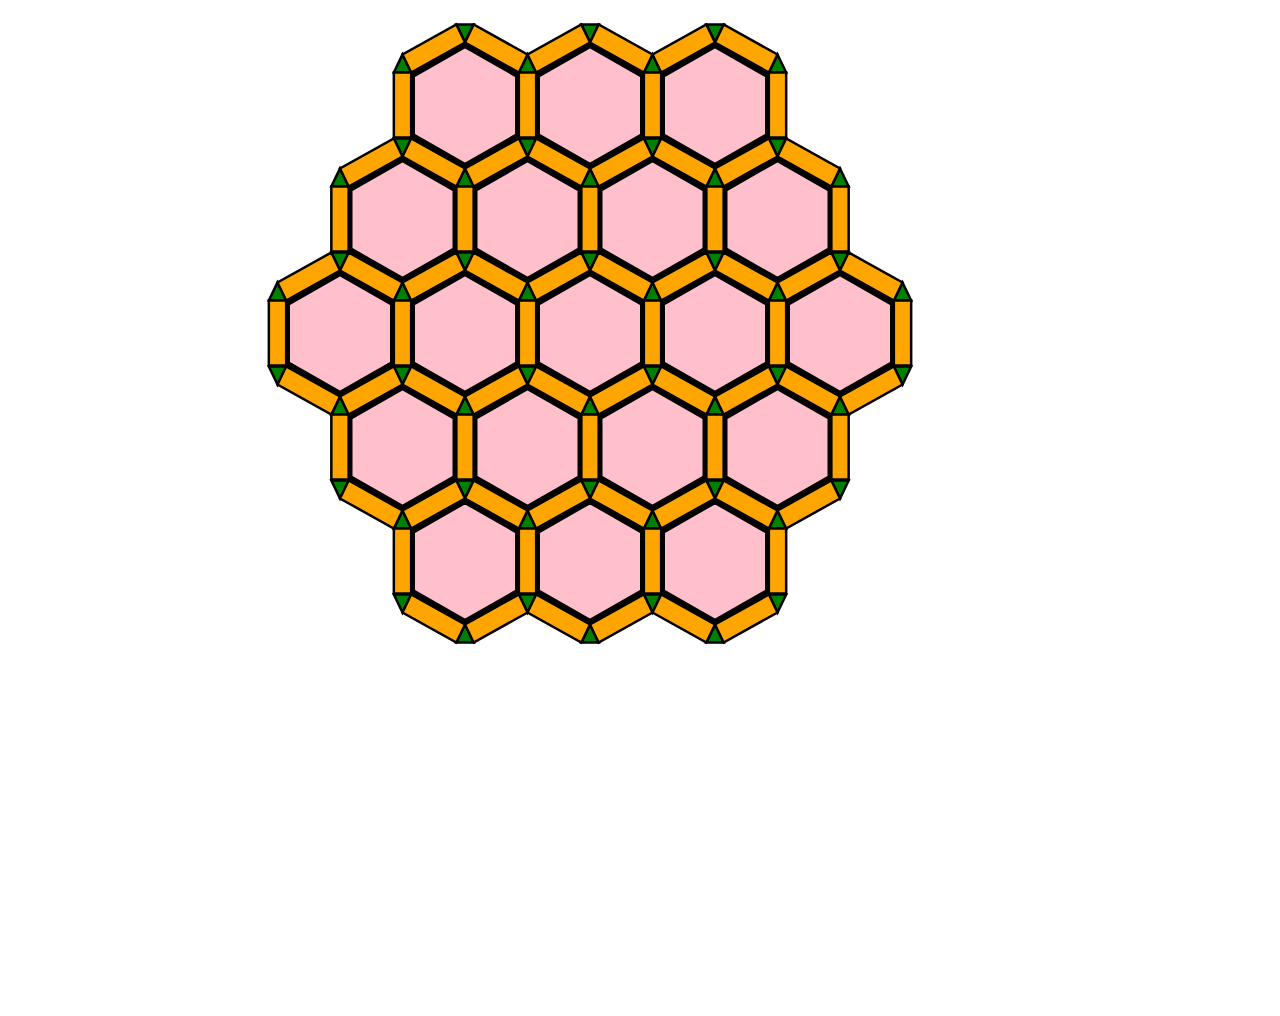
==== Catana/index.html @ a42bac08 "Add files via upload" ====
<!DOCTYPE html>
<html lang="en">
<head>
    <meta charset="UTF-8">
    <meta http-equiv="X-UA-Compatible" content="IE=edge">
    <meta name="viewport" content="width=device-width, initial-scale=1.0">
    <title>Document</title>
    <link rel="stylesheet" href="style.css">
</head>
<body>
    <svg id = "board" height = "1000" width = "1000">

    </svg>
    <script src="index.js"></script>
</body>
</html>
---- Catana/style.css ----
#board{
    margin-left: auto;
    margin-right: auto;
    display: block;
}
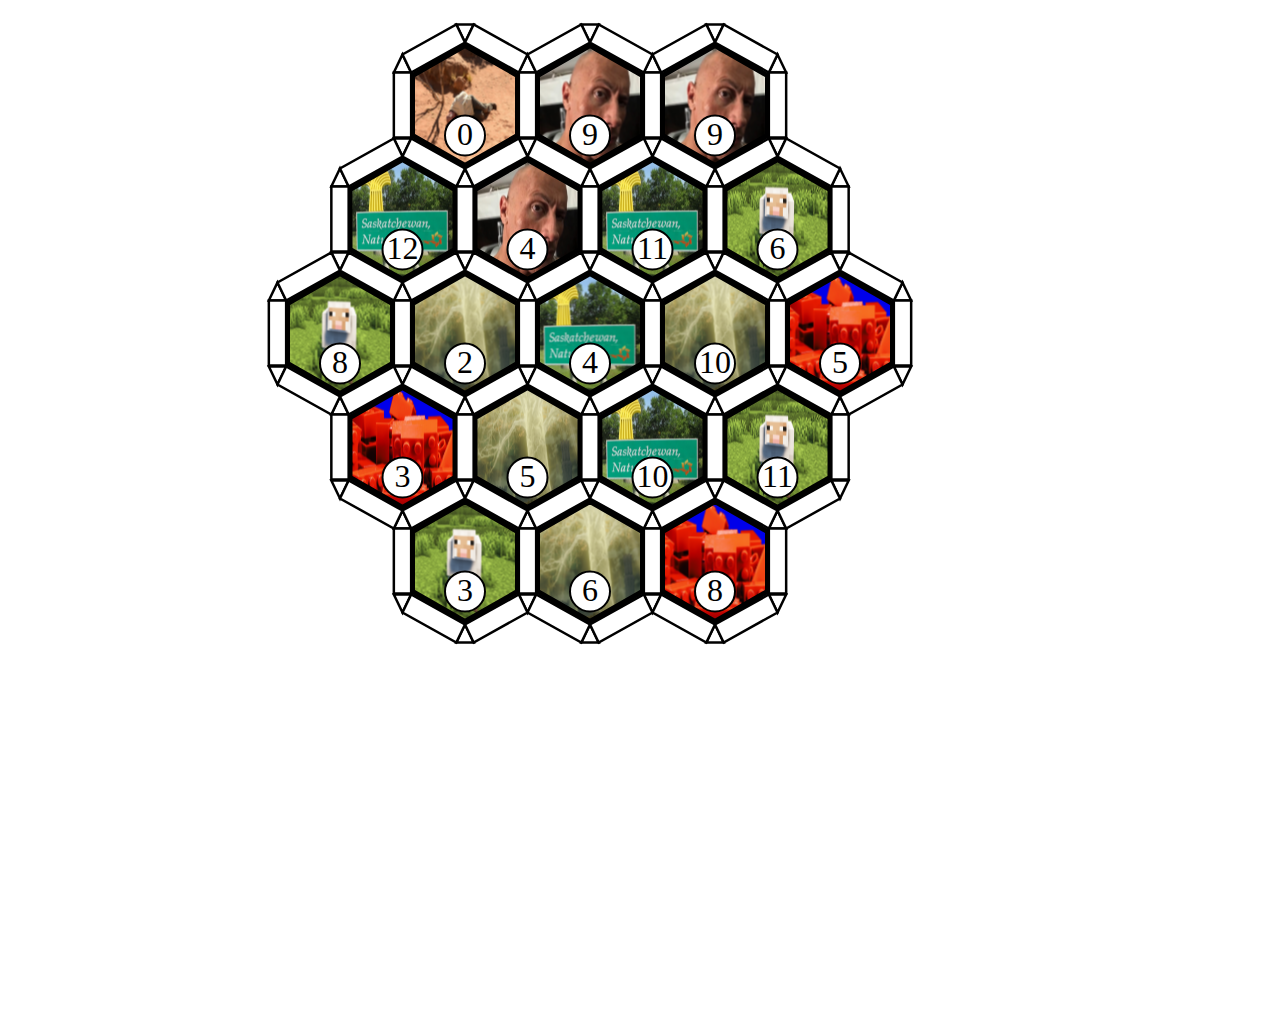
==== commit 931113af: "Add files via upload" ====
--- a/Catana/index.html
+++ b/Catana/index.html
@@ -9,8 +9,27 @@
 </head>
 <body>
     <svg id = "board" height = "1000" width = "1000">
-
+        <defs>
+            <pattern id="Sheep" height="100%" width="100%" patternContentUnits="objectBoundingBox">
+                <image height="1" width="1" preserveAspectRatio="none" href="./Images/Sheep.png" />
+            </pattern>
+            <pattern id="Wood" height="100%" width="100%" patternContentUnits="objectBoundingBox">
+                <image height="1" width="1" preserveAspectRatio="none" href="./Images/Wood.png" />
+            </pattern>
+            <pattern id="Wheat" height="100%" width="100%" patternContentUnits="objectBoundingBox">
+                <image height="1" width="1" preserveAspectRatio="none" href="./Images/Wheat.jpg" />
+            </pattern>
+            <pattern id="Rock" height="100%" width="100%" patternContentUnits="objectBoundingBox">
+                <image height="1" width="1" preserveAspectRatio="none" href="./Images/Rock.jpg" />
+            </pattern>
+            <pattern id="Brick" height="100%" width="100%" patternContentUnits="objectBoundingBox">
+                <image height="1" width="1" preserveAspectRatio="none" href="./Images/Brick.jpg" />
+            </pattern>
+            <pattern id="Desert" height="100%" width="100%" patternContentUnits="objectBoundingBox">
+                <image height="1" width="1" preserveAspectRatio="none" href="./Images/Desert.jpg" />
+            </pattern>
+        </defs>
     </svg>
-    <script src="index.js"></script>
+    <script type='module' src="index.js"></script>
 </body>
 </html>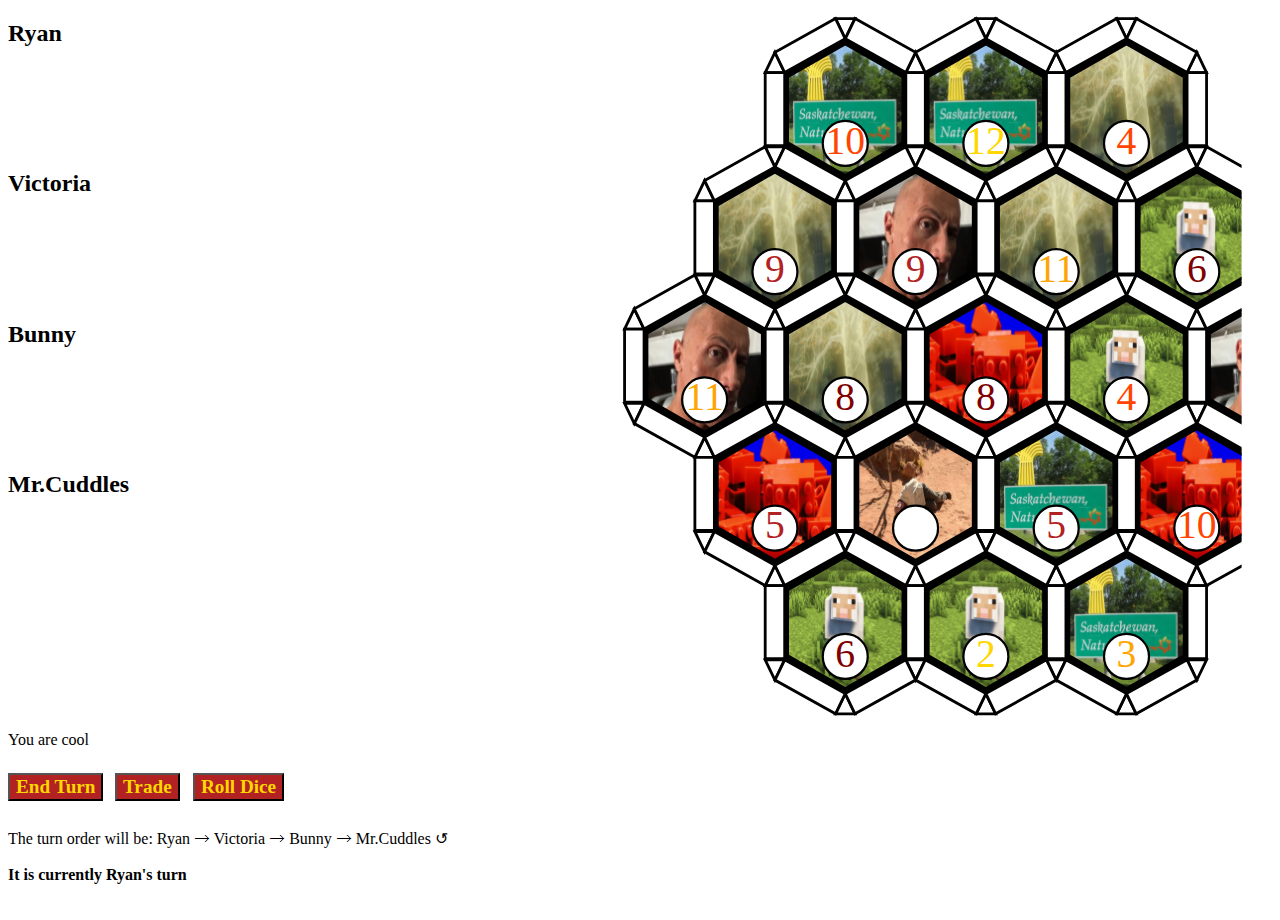
==== commit aaf53eab: "Enforced rules for settlement placement, and scaling for window size" ====
--- a/Catana/index.html
+++ b/Catana/index.html
@@ -8,7 +8,7 @@
     <link rel="stylesheet" href="style.css">
 </head>
 <body>
-    <svg id = "board" height = "1000" width = "1000">
+    <svg id = "board" height = "80%" width = "60%">
         <defs>
             <pattern id="Sheep" height="100%" width="100%" patternContentUnits="objectBoundingBox">
                 <image height="1" width="1" preserveAspectRatio="none" href="./Images/Sheep.png" />
@@ -30,6 +30,12 @@
             </pattern>
         </defs>
     </svg>
+    <p id = "CurrentTurnName">hi</p>
+    <p id="GameInfo">You are cool</p>
+    <p id="TurnOrder"></p>
+    <button id = "endTurnButton" >End Turn</button>
+    <button id = "tradeButton" >Trade</button>
+    <button id = "rollDiceButton">Roll Dice</button>
     <script type='module' src="index.js"></script>
 </body>
 </html>--- a/Catana/style.css
+++ b/Catana/style.css
@@ -1,5 +1,68 @@
+html{
+    height:100%;
+}
+body{
+    height:100%;
+}
+
 #board{
-    margin-left: auto;
-    margin-right: auto;
+    /* border: 4px solid; */
+    position: absolute;
+    top: 40%;
+    left: 55%;
+    margin-right: -50%;
+    transform: translate(-30%,-50%);
     display: block;
+}
+#GameInfo{
+    font-family:Minion;
+    font-size: 1em;
+
+    position:absolute;
+    bottom: 15%;
+}
+#CurrentTurnName{
+    position:absolute;
+    bottom: 0%; 
+
+    font-size: 1em;
+    font-weight: bold;
+}
+#TurnOrder{
+    position:absolute;
+    bottom: 4%;
+
+    font-size: 1em;
+}
+#endTurnButton{
+    font-family:Minion;
+    font-size: 1.2em;
+    font-weight: bold;
+    color:gold;
+    background-color: firebrick;
+
+    position: absolute;
+    bottom: 11%;
+}
+#tradeButton{
+    font-family:Minion;
+    font-size: 1.2em;
+    font-weight: bold;
+    color:gold;
+    background-color: firebrick;
+
+    position: absolute;
+    bottom: 11%;
+    left: 115px;
+}
+#rollDiceButton{
+    font-family:Minion;
+    font-size: 1.2em;
+    font-weight: bold;
+    color:gold;
+    background-color: firebrick;
+
+    position: absolute;
+    bottom: 11%;
+    left: 193px;
 }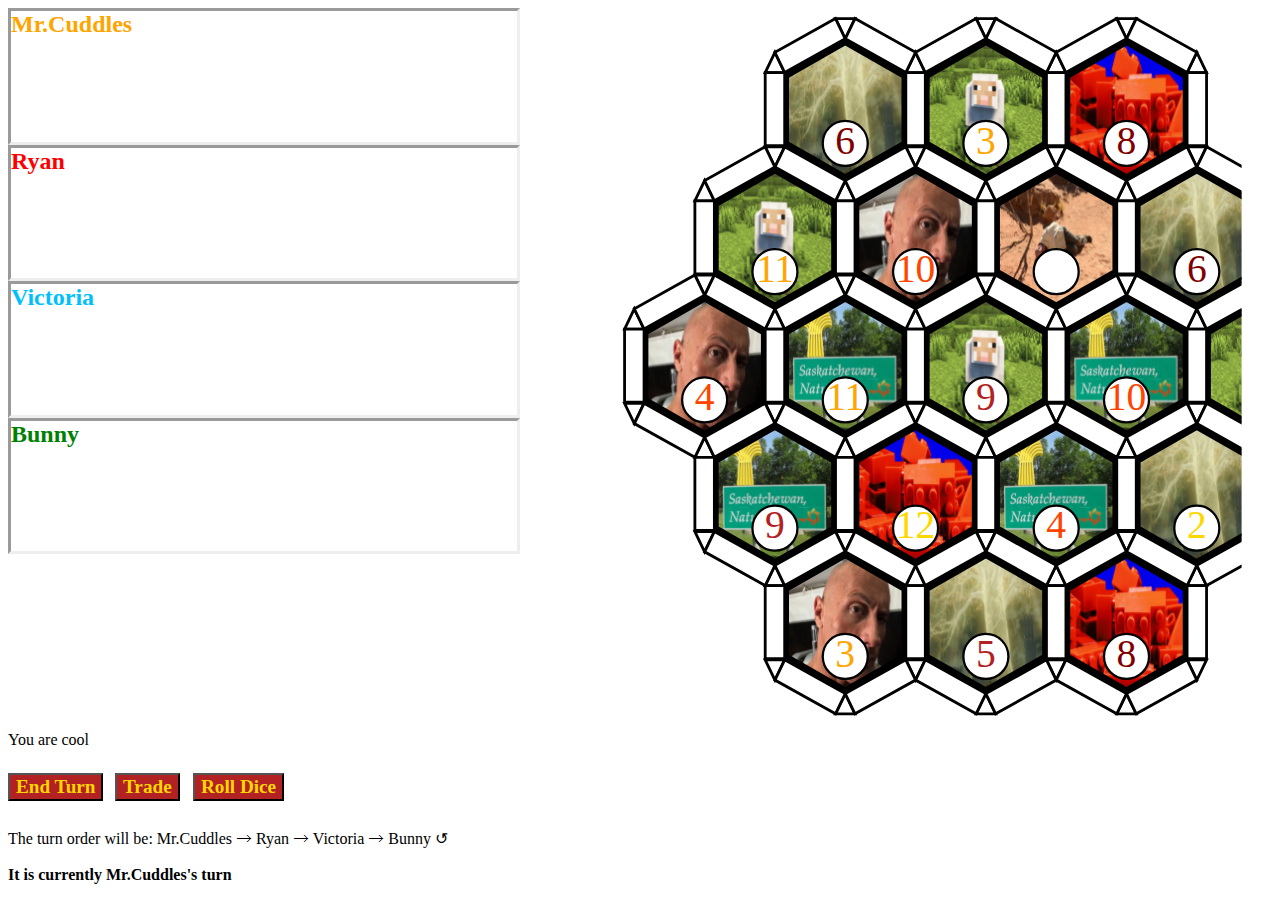
==== commit e733e672: "Linked game advancement buttons to functions" ====
--- a/Catana/index.html
+++ b/Catana/index.html
@@ -33,7 +33,7 @@
     <p id = "CurrentTurnName">hi</p>
     <p id="GameInfo">You are cool</p>
     <p id="TurnOrder"></p>
-    <button id = "endTurnButton" >End Turn</button>
+    <button id = "endTurnButton">End Turn</button>
     <button id = "tradeButton" >Trade</button>
     <button id = "rollDiceButton">Roll Dice</button>
     <script type='module' src="index.js"></script>
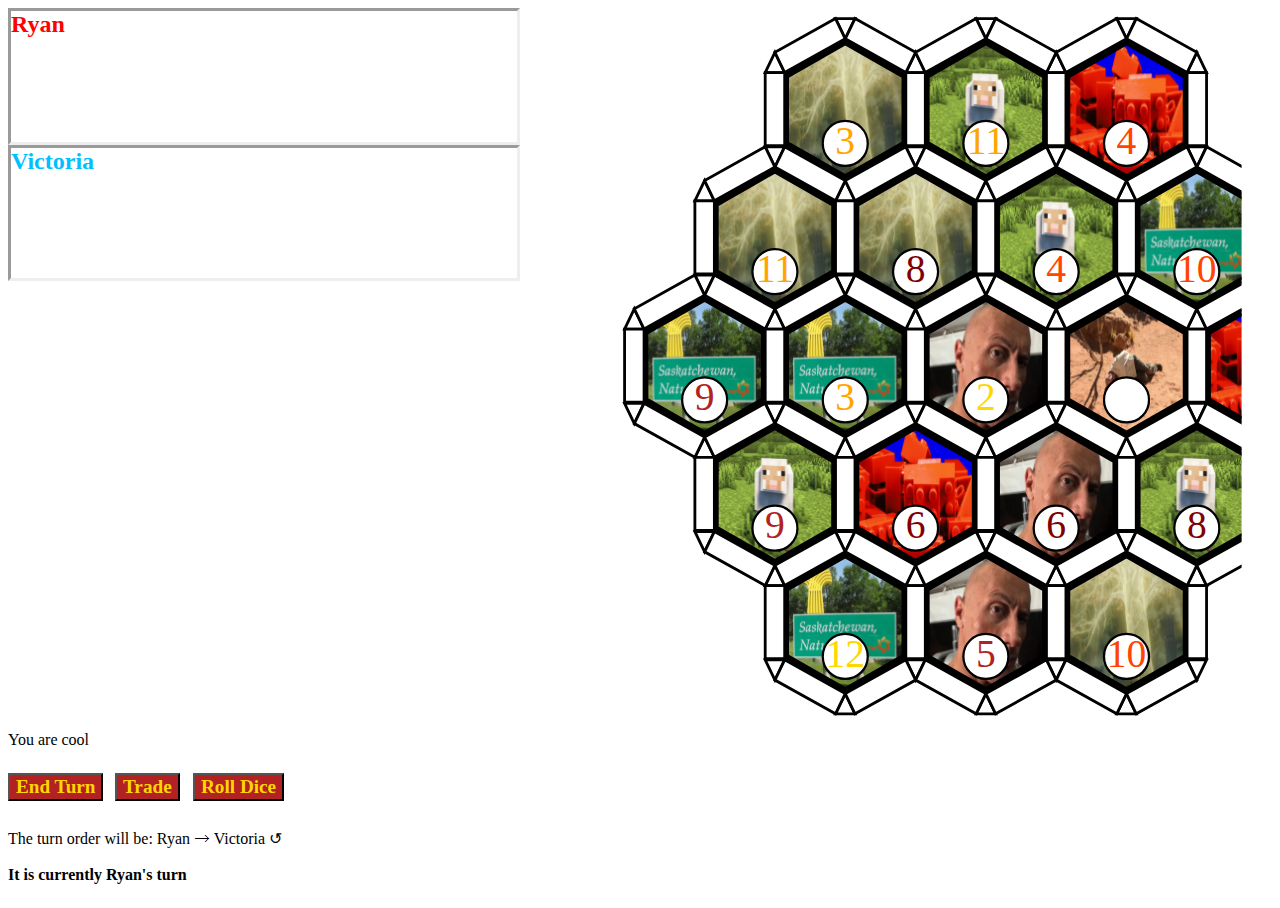
==== commit c39140f6: "Implemented roll 7 and robber mechanics" ====
--- a/Catana/index.html
+++ b/Catana/index.html
@@ -28,6 +28,9 @@
             <pattern id="Desert" height="100%" width="100%" patternContentUnits="objectBoundingBox">
                 <image height="1" width="1" preserveAspectRatio="none" href="./Images/Desert.jpg" />
             </pattern>
+            <filter id="robbed">
+                <feColorMatrix type="luminanceToAlpha"/>
+            </filter>
         </defs>
     </svg>
     <p id = "CurrentTurnName">hi</p>
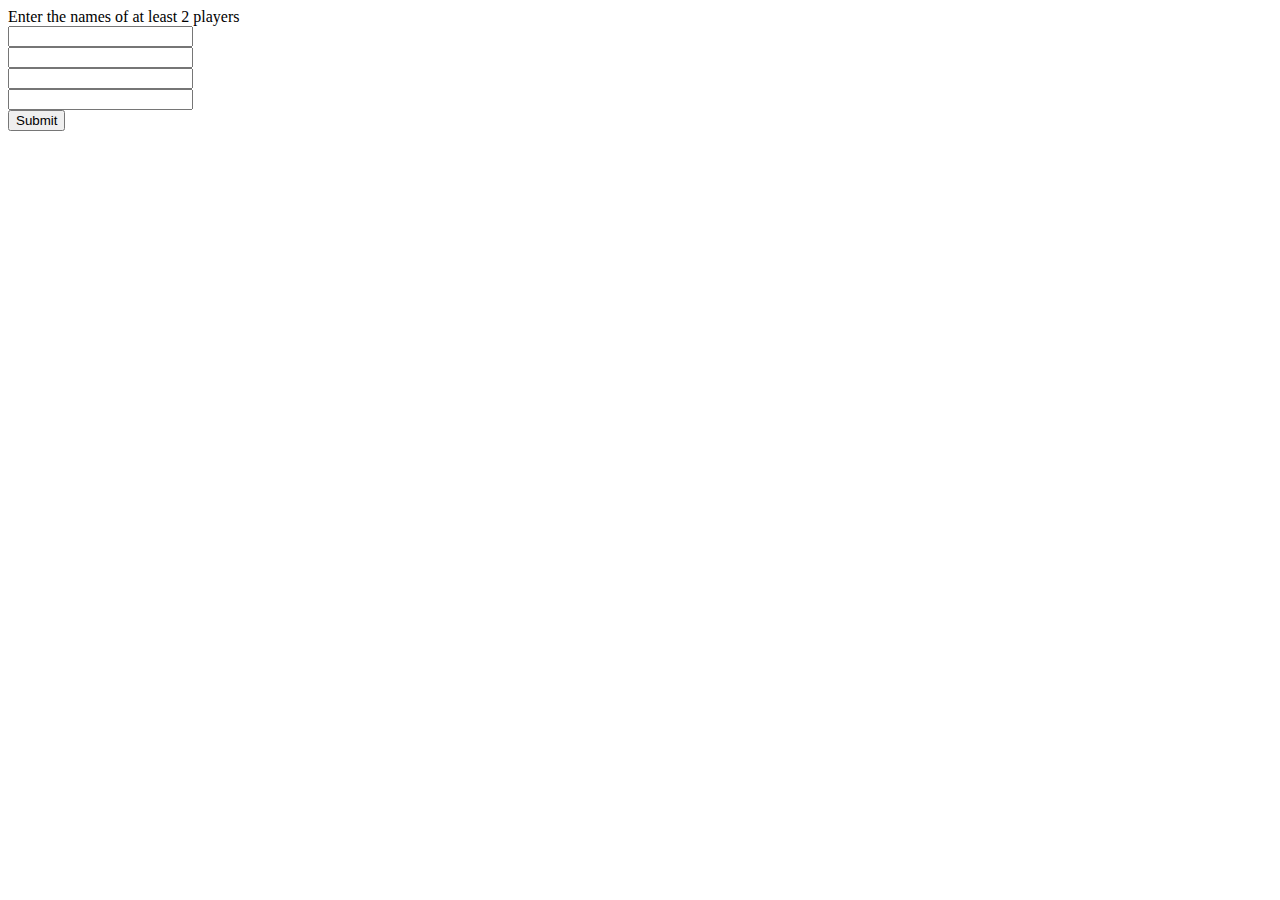
==== commit 526910e5: "Implementing trading" ====
--- a/Catana/index.html
+++ b/Catana/index.html
@@ -2,43 +2,33 @@
 <html lang="en">
 <head>
     <meta charset="UTF-8">
-    <meta http-equiv="X-UA-Compatible" content="IE=edge">
     <meta name="viewport" content="width=device-width, initial-scale=1.0">
     <title>Document</title>
-    <link rel="stylesheet" href="style.css">
 </head>
 <body>
-    <svg id = "board" height = "80%" width = "60%">
-        <defs>
-            <pattern id="Sheep" height="100%" width="100%" patternContentUnits="objectBoundingBox">
-                <image height="1" width="1" preserveAspectRatio="none" href="./Images/Sheep.png" />
-            </pattern>
-            <pattern id="Wood" height="100%" width="100%" patternContentUnits="objectBoundingBox">
-                <image height="1" width="1" preserveAspectRatio="none" href="./Images/Wood.png" />
-            </pattern>
-            <pattern id="Wheat" height="100%" width="100%" patternContentUnits="objectBoundingBox">
-                <image height="1" width="1" preserveAspectRatio="none" href="./Images/Wheat.jpg" />
-            </pattern>
-            <pattern id="Rock" height="100%" width="100%" patternContentUnits="objectBoundingBox">
-                <image height="1" width="1" preserveAspectRatio="none" href="./Images/Rock.jpg" />
-            </pattern>
-            <pattern id="Brick" height="100%" width="100%" patternContentUnits="objectBoundingBox">
-                <image height="1" width="1" preserveAspectRatio="none" href="./Images/Brick.jpg" />
-            </pattern>
-            <pattern id="Desert" height="100%" width="100%" patternContentUnits="objectBoundingBox">
-                <image height="1" width="1" preserveAspectRatio="none" href="./Images/Desert.jpg" />
-            </pattern>
-            <filter id="robbed">
-                <feColorMatrix type="luminanceToAlpha"/>
-            </filter>
-        </defs>
-    </svg>
-    <p id = "CurrentTurnName">hi</p>
-    <p id="GameInfo">You are cool</p>
-    <p id="TurnOrder"></p>
-    <button id = "endTurnButton">End Turn</button>
-    <button id = "tradeButton" >Trade</button>
-    <button id = "rollDiceButton">Roll Dice</button>
-    <script type='module' src="index.js"></script>
+    <label>Enter the names of at least 2 players</label><br>
+    <input type="text" id="Player1"><br>
+    <input type="text" id="Player2"><br>
+    <input type="text" id="Player3"><br>
+    <input type="text" id="Player4"><br>
+    <button type = "button" id="PlayerSubmitButton">Submit</button>
+    <script>
+        document.getElementById("PlayerSubmitButton").onclick = function(){
+
+            let inputtedPlayers = [document.getElementById("Player1").value,document.getElementById("Player2").value,document.getElementById("Player3").value,document.getElementById("Player4").value];
+            inputtedPlayers = inputtedPlayers.filter((name)=>{return (name!="" && name!=null)});
+
+        if(inputtedPlayers.length<2){
+            alert("At least 2 players are required to play!\n\nPlease add 2 players")
+
+        }else{           
+            localStorage.setItem("player1", document.getElementById("Player1").value);
+            localStorage.setItem("player2", document.getElementById("Player2").value);
+            localStorage.setItem("player3", document.getElementById("Player3").value);
+            localStorage.setItem("player4", document.getElementById("Player4").value);
+            window.location.href = "game.html";
+            }
+        }
+    </script>
 </body>
-</html>+</html>
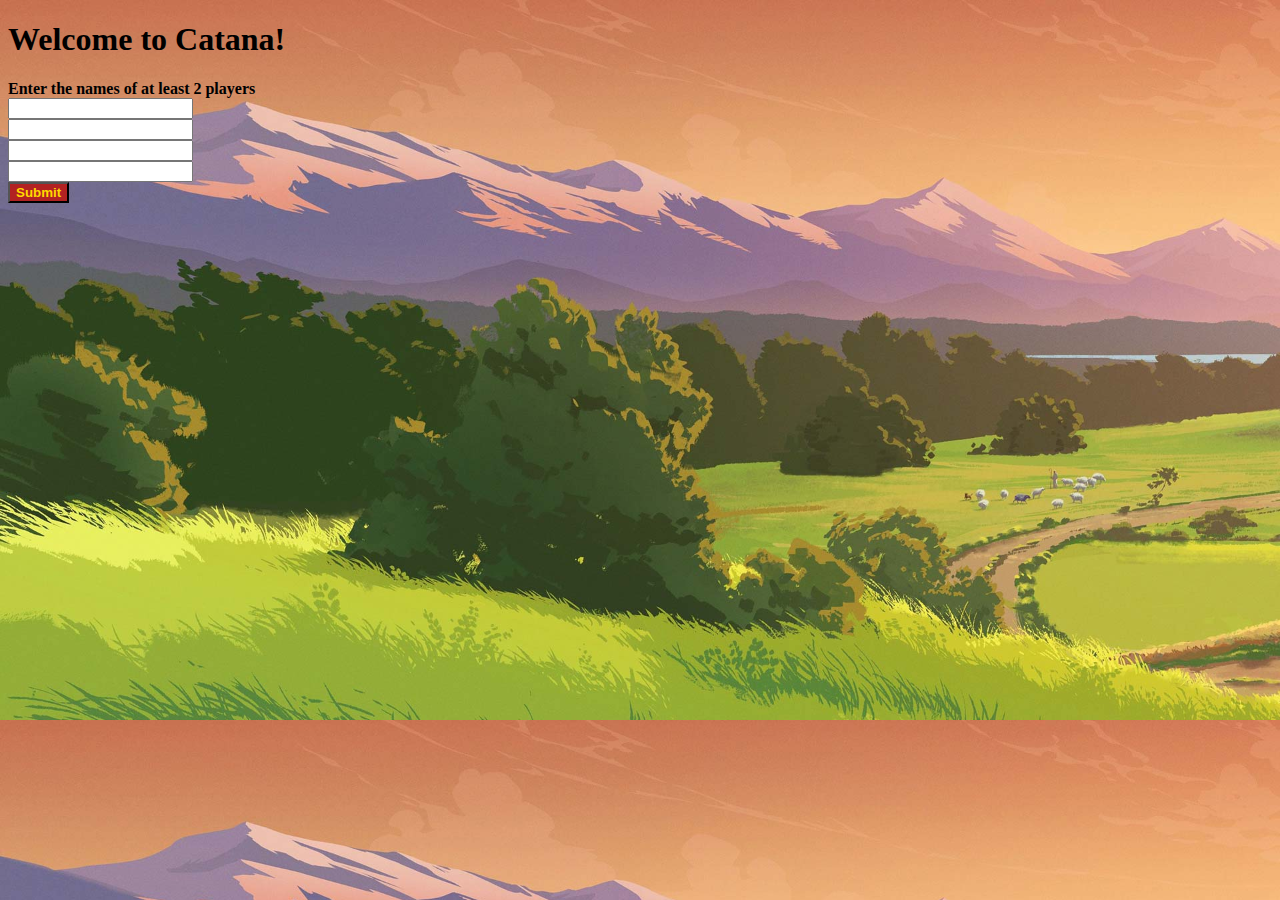
==== commit 23d6a688: "Stylized welcome screen and trade screen" ====
--- a/Catana/index.html
+++ b/Catana/index.html
@@ -4,13 +4,15 @@
     <meta charset="UTF-8">
     <meta name="viewport" content="width=device-width, initial-scale=1.0">
     <title>Document</title>
+    <link rel="stylesheet" href="index.css">
 </head>
 <body>
-    <label>Enter the names of at least 2 players</label><br>
-    <input type="text" id="Player1"><br>
-    <input type="text" id="Player2"><br>
-    <input type="text" id="Player3"><br>
-    <input type="text" id="Player4"><br>
+    <h1 id="title"> Welcome to Catana!</h1>
+    <label id = "input_instructions">Enter the names of at least 2 players</label><br>
+    <input class ="name_input_field" type="text" id="Player1"><br>
+    <input class ="name_input_field" type="text" id="Player2"><br>
+    <input class ="name_input_field" type="text" id="Player3"><br>
+    <input class ="name_input_field" type="text" id="Player4"><br>
     <button type = "button" id="PlayerSubmitButton">Submit</button>
     <script>
         document.getElementById("PlayerSubmitButton").onclick = function(){
--- a/Catana/index.css
+++ b/Catana/index.css
@@ -0,0 +1,20 @@
+body{
+    background: url('./Images/Background.jpg');
+    background-size: cover;
+    
+}
+#name_input_field{
+    
+}
+#title{
+    font-family: Minion;
+}
+#input_instructions{
+    font-family: Minion;
+    font-weight: bold;
+}
+#PlayerSubmitButton{
+    font-weight: bold;
+    color:gold;
+    background-color: firebrick;
+}